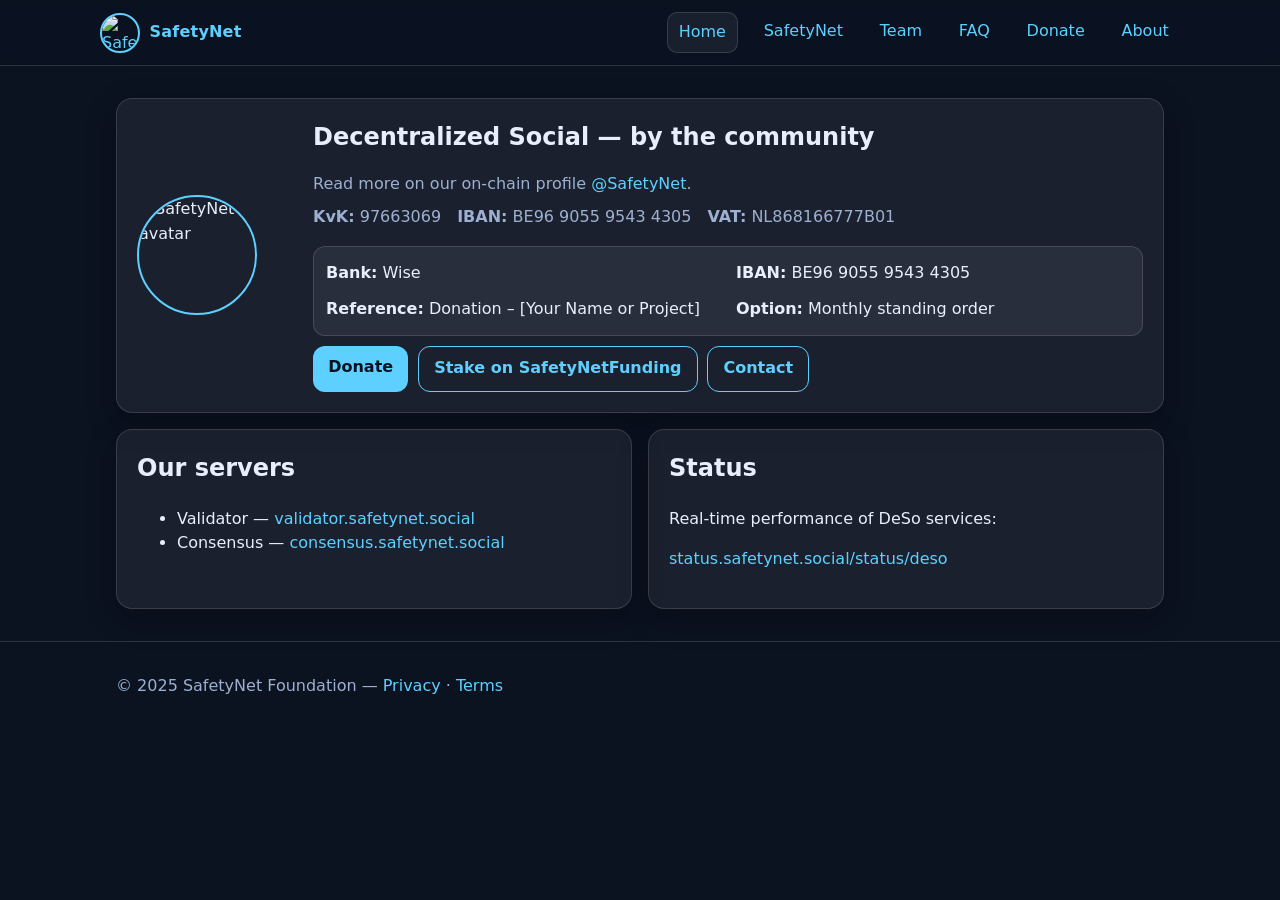
==== index.html @ 3b19a8d2 "init: improved static site with SEO heads and bug fixes" ====
<!doctype html>
<html lang="en">
<head>
  <meta charset="utf-8" />
  <meta name="viewport" content="width=device-width, initial-scale=1" />
  <title>SafetyNet — Decentralized Social by the Community</title>
  <meta name="description" content="SafetyNet Foundation operates community-owned DeSo validators and infrastructure, ensuring redundancy and transparency for the decentralized social blockchain." />
  <link rel="canonical" href="https://www.safetynet.social/" />

  <meta property="og:type"         content="website" />
  <meta property="og:site_name"    content="SafetyNet" />
  <meta property="og:url"          content="https://www.safetynet.social/" />
  <meta property="og:title"        content="SafetyNet — Decentralized Social by the Community" />
  <meta property="og:description"  content="Community-owned DeSo validators and infrastructure. Redundancy, transparency, and decentralization — by the community, for the community." />
  <meta property="og:image"        content="https://www.safetynet.social/assets/img/og-card.jpg" />
  <meta property="og:image:width"  content="1200" />
  <meta property="og:image:height" content="630" />
  <meta property="og:image:alt"    content="SafetyNet Foundation" />

  <meta name="twitter:card"        content="summary_large_image" />
  <meta name="twitter:site"        content="@SafetyNetDeSo" />
  <meta name="twitter:title"       content="SafetyNet — Decentralized Social by the Community" />
  <meta name="twitter:description" content="Community-owned DeSo validators and infrastructure. Redundancy, transparency, and decentralization." />
  <meta name="twitter:image"       content="https://www.safetynet.social/assets/img/og-card.jpg" />

  <link rel="icon" href="favicon.ico" />
  <link rel="stylesheet" href="assets/styles.css" />
</head>
<body>

<header class="header">
  <div class="container navbar">
    <a class="brand" href="index.html">
      <img src="https://validator.safetynet.social/api/v0/get-single-profile-picture/BC1YLh99esxXJi1DnVKd7GUMnm9GXCzeLTLq4zu6g5JEvWgDLQpoS9v?fallback=https://safetynet.social/assets/img/default-profile-pic.png" alt="SafetyNet logo" width="40" height="40">
      <span class="title">SafetyNet</span>
    </a>
    <nav class="nav" aria-label="Main">
      <a href="index.html" class="active" aria-current="page">Home</a>
      <a href="safetynet.html">SafetyNet</a>
      <a href="team.html">Team</a>
      <a href="faq.html">FAQ</a>
      <a href="donate.html">Donate</a>
      <a href="about.html">About</a>
    </nav>
  </div>
</header>

<main class="main">
  <div class="container">
    <section class="card hero">
      <img class="logo" src="https://validator.safetynet.social/api/v0/get-single-profile-picture/BC1YLh99esxXJi1DnVKd7GUMnm9GXCzeLTLq4zu6g5JEvWgDLQpoS9v?fallback=https://safetynet.social/assets/img/default-profile-pic.png" alt="SafetyNet avatar" width="120" height="120">
      <div>
        <h1 class="mt-0 mb-2">Decentralized Social — by the community</h1>
        <p class="muted mb-2">Read more on our on-chain profile <a href="https://safetynet.social/u/safetynet">@SafetyNet</a>.</p>
        <div class="meta mb-4">
          <span><strong>KvK:</strong> 97663069</span>
          <span><strong>IBAN:</strong> BE96&nbsp;9055&nbsp;9543&nbsp;4305</span>
          <span><strong>VAT:</strong> NL868166777B01</span>
        </div>
        <div class="donate-box mb-2">
          <p><strong>Bank:</strong> Wise</p>
          <p><strong>IBAN:</strong> BE96&nbsp;9055&nbsp;9543&nbsp;4305</p>
          <p><strong>Reference:</strong> Donation – [Your Name or Project]</p>
          <p><strong>Option:</strong> Monthly standing order</p>
        </div>
        <div class="btn-row">
          <a class="btn btn-primary" href="donate.html">Donate</a>
          <a class="btn btn-ghost" href="https://explorer.deso.com/validator/SafetyNetFunding">Stake on SafetyNetFunding</a>
          <a class="btn btn-ghost" href="about.html">Contact</a>
        </div>
      </div>
    </section>
    <section class="grid grid-2 gap-4 mt-4">
      <div class="card">
        <h2 class="mt-0">Our servers</h2>
        <ul class="mt-2">
          <li>Validator — <a href="https://validator.safetynet.social">validator.safetynet.social</a></li>
          <li>Consensus — <a href="https://consensus.safetynet.social">consensus.safetynet.social</a></li>
        </ul>
      </div>
      <div class="card">
        <h2 class="mt-0">Status</h2>
        <p class="mt-2">Real-time performance of DeSo services:</p>
        <p><a href="https://status.safetynet.social/status/deso">status.safetynet.social/status/deso</a></p>
      </div>
    </section>
  </div>
</main>

<footer class="footer">
  <div class="container">
    <div class="muted">© 2025 SafetyNet Foundation — <a href="privacy.html">Privacy</a> · <a href="terms.html">Terms</a></div>
  </div>
</footer>

</body>
</html>
---- assets/styles.css ----
:root {
  --bg:     #0b1220;
  --txt:    #e9eefb;
  --muted:  #9db0d1;
  --brand:  #5dd0ff;
  --card:   #ffffff10;
  --border: #ffffff22;
  --ink:    #06121f;
  --link:   #5dd0ff;
}

* { box-sizing: border-box }
html, body { height: 100% }
body {
  margin: 0;
  background: var(--bg);
  color: var(--txt);
  font: 16px/1.55 ui-sans-serif, system-ui, -apple-system, Segoe UI, Roboto, Ubuntu;
}
img { max-width: 100%; height: auto }
a { color: var(--link); text-decoration: none }
a:hover { text-decoration: underline }

/* Layout */
.container { max-width: 1080px; margin-inline: auto; padding-inline: 1rem }

/* Header */
.header {
  position: sticky;
  top: 0;
  background: rgba(11,18,32,.8);
  backdrop-filter: saturate(120%) blur(6px);
  border-bottom: 1px solid var(--border);
  z-index: 10;
}
.navbar {
  display: flex;
  align-items: center;
  justify-content: space-between;
  padding: .75rem 0;
}
.brand { display: flex; align-items: center; gap: .6rem }
.brand img { width: 40px; height: 40px; border-radius: 50%; border: 2px solid var(--brand) }
.brand .title { font-weight: 700; letter-spacing: .2px }
.nav { display: flex; gap: .9rem; flex-wrap: wrap }
.nav a { padding: .45rem .7rem; border-radius: 10px }
.nav a.active,
.nav a[aria-current="page"] { background: var(--card); border: 1px solid var(--border) }

/* Main & Footer */
.main { padding-block: 2rem }
.footer { padding: 2rem 0; border-top: 1px solid var(--border); color: var(--muted) }

/* Cards */
.card {
  background: var(--card);
  border: 1px solid var(--border);
  border-radius: 16px;
  padding: 1.25rem;
  box-shadow: 0 10px 30px rgba(0,0,0,.25);
}

/* Hero */
.hero { display: grid; grid-template-columns: 160px 1fr; gap: 1rem; align-items: center }
.hero .logo { width: 120px; height: 120px; border-radius: 50%; border: 2px solid var(--brand) }

/* Meta row */
.meta { display: flex; flex-wrap: wrap; gap: .5rem 1rem; color: var(--muted) }

/* Buttons */
.btn { display: inline-block; padding: .6rem .95rem; border-radius: 12px; font-weight: 700 }
.btn-primary { background: var(--brand); color: var(--ink) }
.btn-ghost { background: transparent; border: 1px solid var(--brand); color: var(--brand) }
.btn-row { display: flex; flex-wrap: wrap; gap: .6rem; margin-top: .6rem }

/* Utilities */
.muted { color: var(--muted) }
.mt-0 { margin-top: 0 }    .mb-0 { margin-bottom: 0 }
.mt-2 { margin-top: .5rem } .mb-2 { margin-bottom: .5rem }
.mt-4 { margin-top: 1rem }  .mb-4 { margin-bottom: 1rem }
.mt-6 { margin-top: 1.5rem }

/* Grid */
.grid { display: grid }
.grid-2 { grid-template-columns: 1fr 1fr }
.gap-4 { gap: 1rem }

/* Donate box — fixed: was using hardcoded colours */
.donate-box {
  display: grid;
  grid-template-columns: 1fr 1fr;
  gap: .5rem 1rem;
  border: 1px solid var(--border);
  border-radius: 12px;
  padding: .75rem;
  background: var(--card);
}
.donate-box p { margin: .1rem 0 }

/* Social chips */
.social { display: flex; flex-wrap: wrap; gap: .6rem; margin-top: .75rem }
.social a {
  display: inline-flex;
  align-items: center;
  gap: .5rem;
  padding: .5rem .75rem;
  border: 1px solid var(--border);
  border-radius: 12px;
  background: var(--card);
  text-decoration: none;
}
.social a:hover { text-decoration: none; border-color: #ffffff55 }
.social svg { width: 18px; height: 18px; display: block }

/* Accessibility */
.sr-only {
  position: absolute; width: 1px; height: 1px;
  padding: 0; margin: -1px; overflow: hidden;
  clip: rect(0,0,0,0); white-space: nowrap; border: 0;
}

/* Team grid */
.team-grid { display: grid; grid-template-columns: repeat(3, 1fr); gap: 1rem }
.team-card {
  display: flex;
  gap: .9rem;
  align-items: center;
  background: var(--card);
  border: 1px solid var(--border);
  border-radius: 14px;
  padding: .85rem;
}
/* Fixed: was hardcoded #0b1220 */
.team-card .avatar {
  width: 56px; height: 56px;
  border-radius: 50%;
  border: 2px solid var(--brand);
  background: var(--bg);
}
.team-card .info { display: flex; flex-direction: column }
.role { color: var(--muted); font-size: .95rem }
.contributors { display: flex; flex-wrap: wrap; gap: .5rem }
.contributors a {
  padding: .35rem .6rem;
  border: 1px solid var(--border);
  border-radius: 999px;
  background: var(--card);
  text-decoration: none;
}

/* Responsive */
@media (max-width: 980px) { .team-grid { grid-template-columns: repeat(2, 1fr) } }
@media (max-width: 860px) {
  .hero { grid-template-columns: 1fr; text-align: center }
  .donate-box { grid-template-columns: 1fr }
}
@media (max-width: 640px) { .team-grid { grid-template-columns: 1fr } }
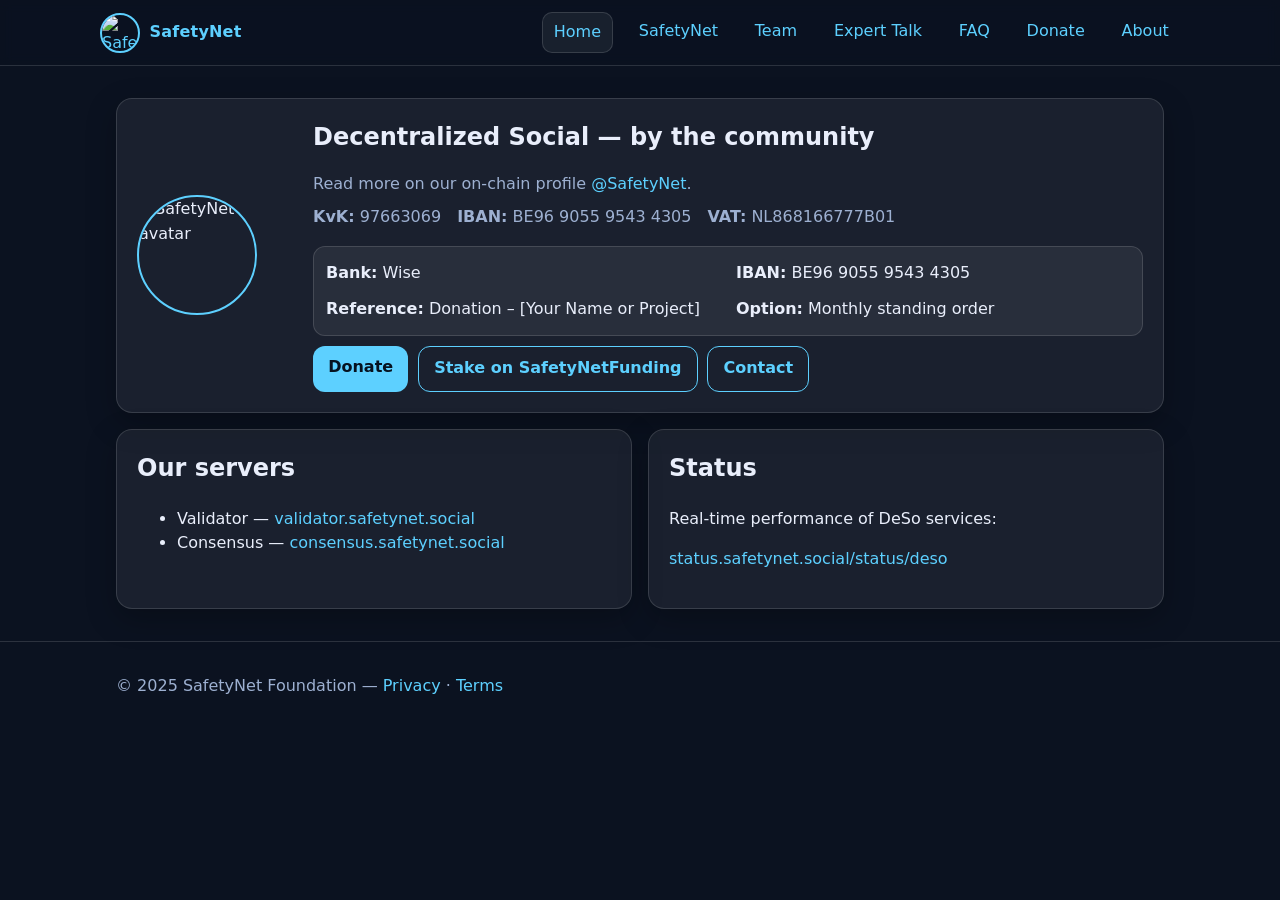
==== commit 04b4b77d: "feat: Expert Talk schedule with KV-backed admin" ====
--- a/index.html
+++ b/index.html
@@ -38,6 +38,7 @@
       <a href="index.html" class="active" aria-current="page">Home</a>
       <a href="safetynet.html">SafetyNet</a>
       <a href="team.html">Team</a>
+      <a href="experttalk.html">Expert Talk</a>
       <a href="faq.html">FAQ</a>
       <a href="donate.html">Donate</a>
       <a href="about.html">About</a>
